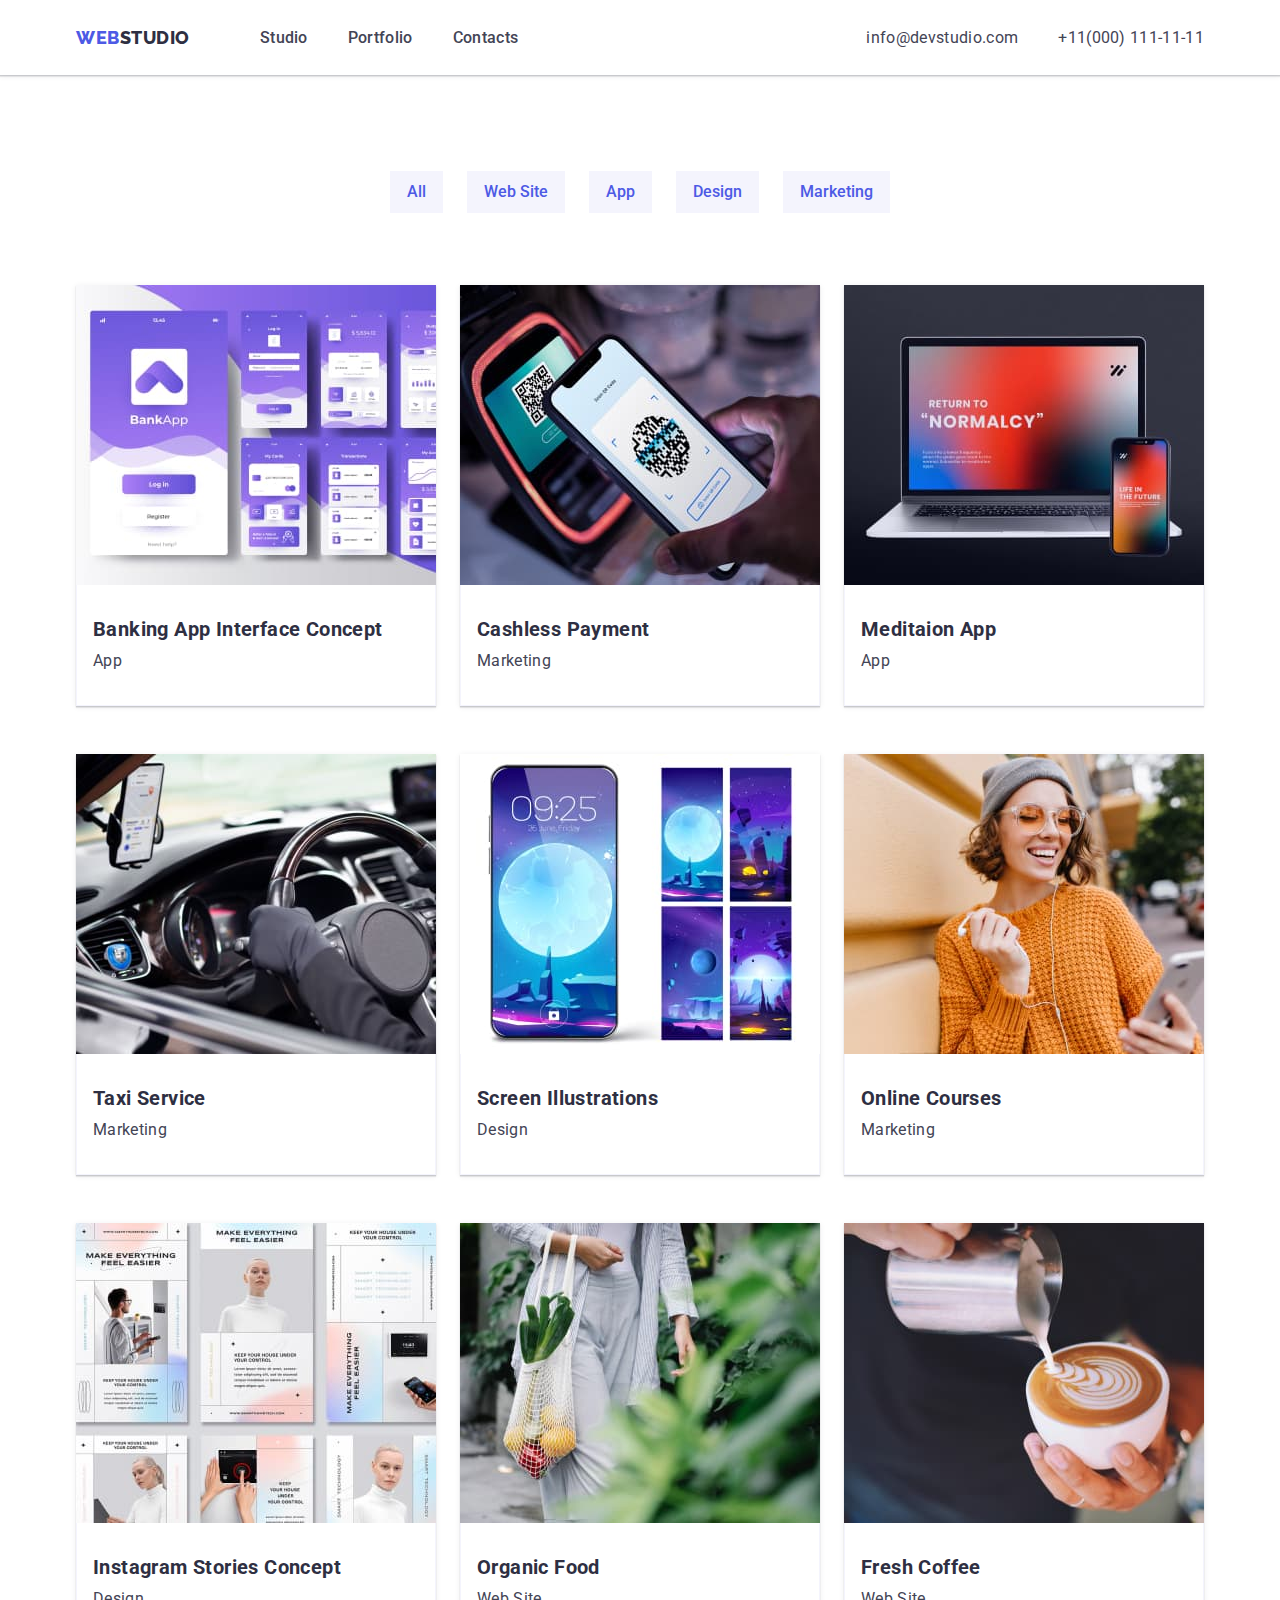
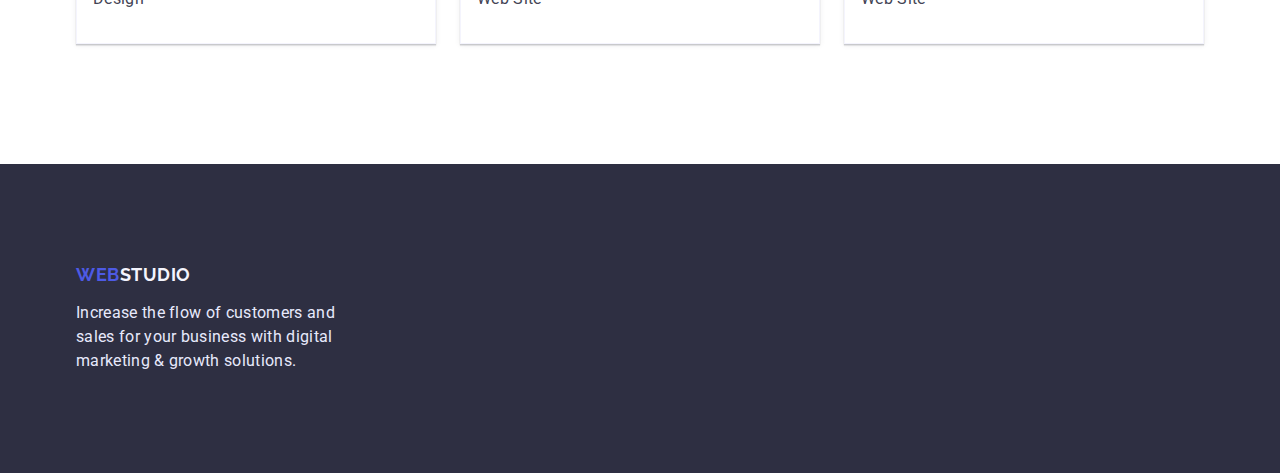
==== portfolio.html @ 9fc3ae06 "start hw #4" ====
<!DOCTYPE html>
<html lang="en">
  <head>
    <meta charset="UTF-8" />
    <meta http-equiv="X-UA-Compatible" content="IE=edge" />
    <meta name="viewport" content="width=device-width, initial-scale=1.0" />
    <link rel="preconnect" href="https://fonts.googleapis.com" />
    <link rel="preconnect" href="https://fonts.gstatic.com" crossorigin />
    <link
      href="https://fonts.googleapis.com/css2?family=Raleway:wght@800&family=Roboto:wght@400;500;700;900&display=swap"
      rel="stylesheet"
    />
    <link
      rel="stylesheet"
      href="https://cdn.jsdelivr.net/npm/modern-normalize@1.1.0/modern-normalize.min.css"
    />
    <link rel="stylesheet" href="./css/styles.css" />
    <title>Портфоліо</title>
  </head>
  <body>
    <header class="page-header">
      <div class="container page_header_container">
        <a href="./index.html" class="logo link"
          ><span class="logo__accent">Web</span>Studio</a
        >
        <nav>
          <ul class="page_nav list">
            <li class="menu_item link">
              <a class="menu__link link" href="./index.html">Studio</a>
            </li>
            <li class="menu_item link">
              <a class="menu__link link" href="./portfolio.html">Portfolio</a>
            </li>
            <li class="menu_item link">
              <a class="menu__link link" href="">Contacts</a>
            </li>
          </ul>
        </nav>
        <ul class="contacts list page_nav">
          <li class="mail">
            <a
              class="contacts-links__link link"
              href="mailto:info@devstudio.com"
              >info@devstudio.com</a
            >
          </li>
          <li>
            <a class="contacts-links__link link" href="tel:+11(000)111-11-11"
              >+11(000) 111-11-11</a
            >
          </li>
        </ul>
      </div>
    </header>
    <main>
      <section class="portfolio portfolio_section">
        <div class="container">
          <h1 class="visually-hidden">Filtr</h1>
          <ul class="filtr_portfolio">
            <li class="list">
              <button type="button" class="button">All</button>
            </li>
            <li class="list">
              <button type="button" class="button">Web Site</button>
            </li>
            <li class="list">
              <button type="button" class="button">App</button>
            </li>
            <li class="list">
              <button type="button" class="button">Design</button>
            </li>
            <li class="list">
              <button type="button" class="button">Marketing</button>
            </li>
          </ul>
          <h2 class="visually-hidden">Elements</h2>
          <ul class="list elements">
            <li>
              <a class="title link portfolio_link" href="">
                <img
                  src="./images/8.jpg"
                  alt="Banking App Interface Concept"
                  width="360"
                />

                <div class="portfolio_dscr">
                  <h3 class="subtitle">Banking App Interface Concept</h3>
                  <p class="description">App</p>
                </div>
              </a>
            </li>
            <li>
              <a class="porfolio_title link portfolio_link" href="">
                <img src="./images/9.jpg" alt="Cashless Payment" width="360" />

                <div class="portfolio_dscr">
                  <h3 class="subtitle">Cashless Payment</h3>
                  <p class="description">Marketing</p>
                </div>
              </a>
            </li>
            <li>
              <a class="porfolio_title link portfolio_link" href="">
                <img src="./images/10.jpg" alt="Meditaion App" width="360" />

                <div class="portfolio_dscr">
                  <h3 class="subtitle">Meditaion App</h3>
                  <p class="description">App</p>
                </div>
              </a>
            </li>
            <li>
              <a class="porfolio_title link portfolio_link" href="">
                <img src="./images/11.jpg" alt="Taxi Service" width="360" />

                <div class="portfolio_dscr">
                  <h3 class="subtitle">Taxi Service</h3>
                  <p class="description">Marketing</p>
                </div>
              </a>
            </li>
            <li>
              <a class="porfolio_title link portfolio_link" href="">
                <img
                  src="./images/12.jpg"
                  alt="Screen Illustrations"
                  width="360"
                />

                <div class="portfolio_dscr">
                  <h3 class="subtitle">Screen Illustrations</h3>
                  <p class="description">Design</p>
                </div>
              </a>
            </li>
            <li>
              <a class="porfolio_title link portfolio_link" href="">
                <img src="./images/13.jpg" alt="Online Courses" width="360" />

                <div class="portfolio_dscr">
                  <h3 class="subtitle">Online Courses</h3>
                  <p class="description">Marketing</p>
                </div>
              </a>
            </li>
            <li>
              <a class="porfolio_title link portfolio_link" href="">
                <img
                  src="./images/14.jpg"
                  alt="Instagram Stories Concept"
                  width="360"
                />

                <div class="portfolio_dscr">
                  <h3 class="subtitle">Instagram Stories Concept</h3>
                  <p class="description">Design</p>
                </div>
              </a>
            </li>
            <li>
              <a class="porfolio_title link portfolio_link" href="">
                <img src="./images/15.jpg" alt="Organic Food" width="360" />
                <div class="portfolio_dscr">
                  <h3 class="subtitle">Organic Food</h3>
                  <p class="description">Web Site</p>
                </div>
              </a>
            </li>
            <li>
              <a class="porfolio_title link portfolio_link" href="">
                <img src="./images/16.jpg" alt="Fresh Coffee" width="360" />
                <div class="portfolio_dscr">
                  <h3 class="subtitle">Fresh Coffee</h3>
                  <p class="description">Web Site</p>
                </div>
              </a>
            </li>
          </ul>
        </div>
      </section>
    </main>
    <footer class="footer section_footer">
      <div class="container">
        <a href="./index.html" class="logo_footer link"
          ><span class="logo__accent__footer">Web</span>Studio</a
        >
        <p class="description_footer">
          Increase the flow of customers and sales for your business with
          digital marketing & growth solutions.
        </p>
      </div>
    </footer>
  </body>
</html>
---- css/styles.css ----
:root {
  --page_header_bgr: #ffffff;
  --body_color: #2e2f42;
  --body_bgr: #ffffff;
  --logo_head_color: #2e2f42;
  --logo__accent: #4d5ae5;
  --menu_item_color: #2e2f42;
  --contacts-links__link_color: #434455;
  --hero_bgr_color: #2e2f42;
  --hero__heading__color: #ffffff;
  --hero__button_color: #ffffff;
  --hero__button_bgr: #4d5ae5;
  --title_color: #2e2f42;
  --team_bgr: #f4f4fd;
  --team_dscr: #ffffff;
  --description_color: #434455;
  --logo_footer_color: #f4f4fd;
  --menu__link_color: #434455;
  --footer_bgr: #2e2f42;
  --portfolio_bgr: #ffffff;
  --button_potrfolio_color: #4d5ae5;
  --button_portfolio_bgr: #f4f4fd;
  --description_footer_color: #e7e9fc;
}
h1,
h2,
h3,
p {
  margin-top: 0;
  margin-bottom: 0;
}
ul {
  margin-top: 0;
  margin-bottom: 0;
  padding-left: 0;
}
img {
  display: block;
}
.list {
  list-style: none;
}
.link {
  text-decoration: none;
}
body {
  font-family: "Roboto", sans-serif;
  color: var(--body_color);
  background-color: var(--body_bgr);
}
.container {
  width: 1158px;
  margin-left: auto;
  margin-right: auto;
  padding-left: 15px;
  padding-right: 15px;
}
.section {
  padding-top: 120px;
  padding-bottom: 120px;
}
/* -----<Header------- */
.page_header_container {
  display: flex;
  align-items: center;
  padding-top: 24px;
  padding-bottom: 24px;
}
.page_nav {
  display: flex;
  align-items: center;
}

.page-header {
  background-color: var(--page_header_bgr);
  box-shadow: 0px 2px 1px rgba(46, 47, 66, 0.08),
    0px 1px 1px rgba(46, 47, 66, 0.16), 0px 1px 6px rgba(46, 47, 66, 0.08);
}
/* ---Logo--- */
.logo {
  font-family: "Raleway", sans-serif;
  font-weight: 800;
  font-size: 18px;
  line-height: 1.5;
  letter-spacing: 0.03em;
  text-transform: uppercase;
  color: var(--logo_head_color);
  margin-right: 70px;
}
.logo__accent {
  color: var(--logo__accent);
}
.menu_item {
  font-weight: 500;
  font-size: 16px;
  line-height: 1.5;
  letter-spacing: 0.02em;
  color: var(--menu_item_color);
}
.menu_item:not(:last-child) {
  margin-right: 40px;
}
.menu__link {
  font-weight: 500;
  font-size: 16px;
  line-height: 1.5;
  letter-spacing: 0.02em;
  color: var(--menu__link_color);
}
.menu__link:hover,
.menu__link:focus {
  color: #4d5ae5;
}
/* -------CONTAKTS---------- */
.contacts {
  margin-left: auto;
}
.mail {
  margin-right: 40px;
}
.contacts-links__link {
  font-weight: 400;
  font-size: 16px;
  line-height: 1.5;
  letter-spacing: 0.02em;
  color: var(--contacts-links__link_color);
  /* color: #434455; */
}
.contacts-links__link:hover,
.contacts-links__link:focus {
  color: #4d5ae5;
}

/* ----HERO----- */
.hero {
  background-color: var(--hero_bgr_color);
  padding-top: 192px;
  padding-bottom: 192px;
  text-align: center;
}
.hero__heading {
  font-weight: 700;
  font-size: 56px;
  line-height: 1.07;
  letter-spacing: 0.02em;
  color: var(--hero__heading__color);
  width: 496px;
  margin: 0 auto 48px auto;
}

.hero__button {
  font-family: "Roboto", sans-serif;
  font-weight: 500;
  font-size: 16px;
  line-height: 1.19;
  letter-spacing: 0.04em;
  cursor: pointer;
  background-color: var(--hero__button_bgr);
  box-shadow: 0px 4px 4px rgba(0, 0, 0, 0.15);
  color: var(--hero__button_color);
  border-radius: 4px;
  border-color: transparent;
  padding-top: 16px;
  padding-bottom: 16px;
  padding-left: 32px;
  padding-right: 32px;
}
.hero__button:active {
  color: #ffffff;
  background-color: #404bbf;
  box-shadow: 0px 4px 4px rgba(0, 0, 0, 0.15);
}
.hero__button:hover,
.hero__button:focus {
  background-color: #4d5ae5;
  box-shadow: 0px 1px 6px rgba(46, 47, 66, 0.08),
    0px 1px 1px rgba(46, 47, 66, 0.16), 0px 2px 1px rgba(46, 47, 66, 0.08);
}

/* --ADVANTAGE-- */
.visually-hidden {
  position: absolute;
  white-space: nowrap;
  width: 1px;
  height: 1px;
  overflow: hidden;
  border: 0;
  padding: 0;
  clip: rect(0 0 0 0);
  clip-path: inset(50%);
  margin: -1px;
}
.adv_dscr {
  display: flex;
  align-items: center;
  gap: 24px;
}
.adv_gap {
 flex-basis: calc((100% - 72px) / 4);
}
.advantage_section {
  padding-top: 120px;
}
.team {
  background-color: var(--team_bgr);
}
.team_dscr {
  background-color: var(--team_dscr);
  box-shadow: 0px 1px 6px rgba(46, 47, 66, 0.08),
    0px 1px 1px rgba(46, 47, 66, 0.16), 0px 2px 1px rgba(46, 47, 66, 0.08);
}
.subtitle {
  font-weight: 700;
  font-size: 20px;
  line-height: 1.2;
  letter-spacing: 0.02em;
  color: var(--title_color);
}
.description {
  font-weight: 400;
  font-size: 16px;
  line-height: 1.5;
  letter-spacing: 0.02em;
  color: var(--description_color);
  margin-top: 8px;
}
/* ------WHAT ARE WE DOING------- */
.what_section {
  display: flex;
  justify-content: space-between;
}
.what_title {
  margin-bottom: 72px;
}
.team_section {
  display: flex;
  justify-content: space-between;
}
.team_title {
  margin-bottom: 72px;
}
.title {
  font-weight: 700;
  font-size: 36px;
  line-height: 1.11;
  letter-spacing: 0.02em;
  text-transform: capitalize;
  color: var(--title_color);
  text-align: center;
}
.subtitle_dscr {
  text-align: center;
  padding-top: 32px;
  padding-bottom: 32px;
}

/* ----FOOTER--- */
.logo_footer {
  font-family: "Raleway", sans-serif;
  font-weight: 700;
  font-size: 18px;
  line-height: 1.17;
  letter-spacing: 0.03em;
  text-transform: uppercase;
  color: var(--logo_footer_color);
}
.logo__accent__footer {
  color: #4d5ae5;
}
.footer {
  background-color: var(--footer_bgr);
}
.section_footer {
  padding-top: 100px;
  padding-bottom: 100px;
}
.description_footer {
  font-weight: 400;
  font-size: 16px;
  line-height: 1.5;
  letter-spacing: 0.02em;
  color: var(--description_footer_color);
  width: 264px;
  margin-top: 16px;
}

/* -----PORTFOLIO------ */

/* .portfolio {
  background-color: var(--portfolio_bgr);
} */

.button {
  font-family: "Roboto", sans-serif;
  font-weight: 500;
  font-size: 16px;
  line-height: 1.5;
  padding: 8px 16px;
  color: var(--button_potrfolio_color);
  background-color: var(--button_portfolio_bgr);
  border: 1px solid #e7e9fc;
  border-color: transparent;
  cursor: pointer;
}
.button:hover,
.hero__button:focus {
  color: #ffffff;
  background-color: #4d5ae5;
  box-shadow: 0px 3px 1px rgba(0, 0, 0, 0.1), 0px 2px 1px rgba(0, 0, 0, 0.08),
    0px 2px 2px rgba(0, 0, 0, 0.12);
}
.button:active {
  color: #ffffff;
  background-color: #4d5ae5;
  box-shadow: 0px 3px 1px rgba(0, 0, 0, 0.1), 0px 2px 1px rgba(0, 0, 0, 0.08),
    0px 2px 2px rgba(0, 0, 0, 0.12);
}
.portfolio_section {
  padding-top: 96px;
  padding-bottom: 120px;
}
.filtr_portfolio {
  display: flex;
  align-items: center;
  justify-content: center;
  column-gap: 24px;
}
.elements {
  display: flex;
  flex-wrap: wrap;
  column-gap: 24px;
  row-gap: 48px;
  margin-top: 72px;
}
.porfolio_title {
  font-weight: 700;
  font-size: 36px;
  line-height: 1.11;
  letter-spacing: 0.02em;
  text-transform: capitalize;
  color: var(--title_color);
}
.portfolio_dscr {
  text-align: start;
  padding-top: 32px;
  padding-bottom: 32px;
  padding-left: 16px;
  border: 0.5px solid #f4f4fd;
  border-top: none;
}
.portfolio_link {
  display: block;
  box-shadow: 0px 1px 6px rgba(46, 47, 66, 0.08),
    0px 1px 1px rgba(46, 47, 66, 0.16), 0px 2px 1px rgba(46, 47, 66, 0.08);
}
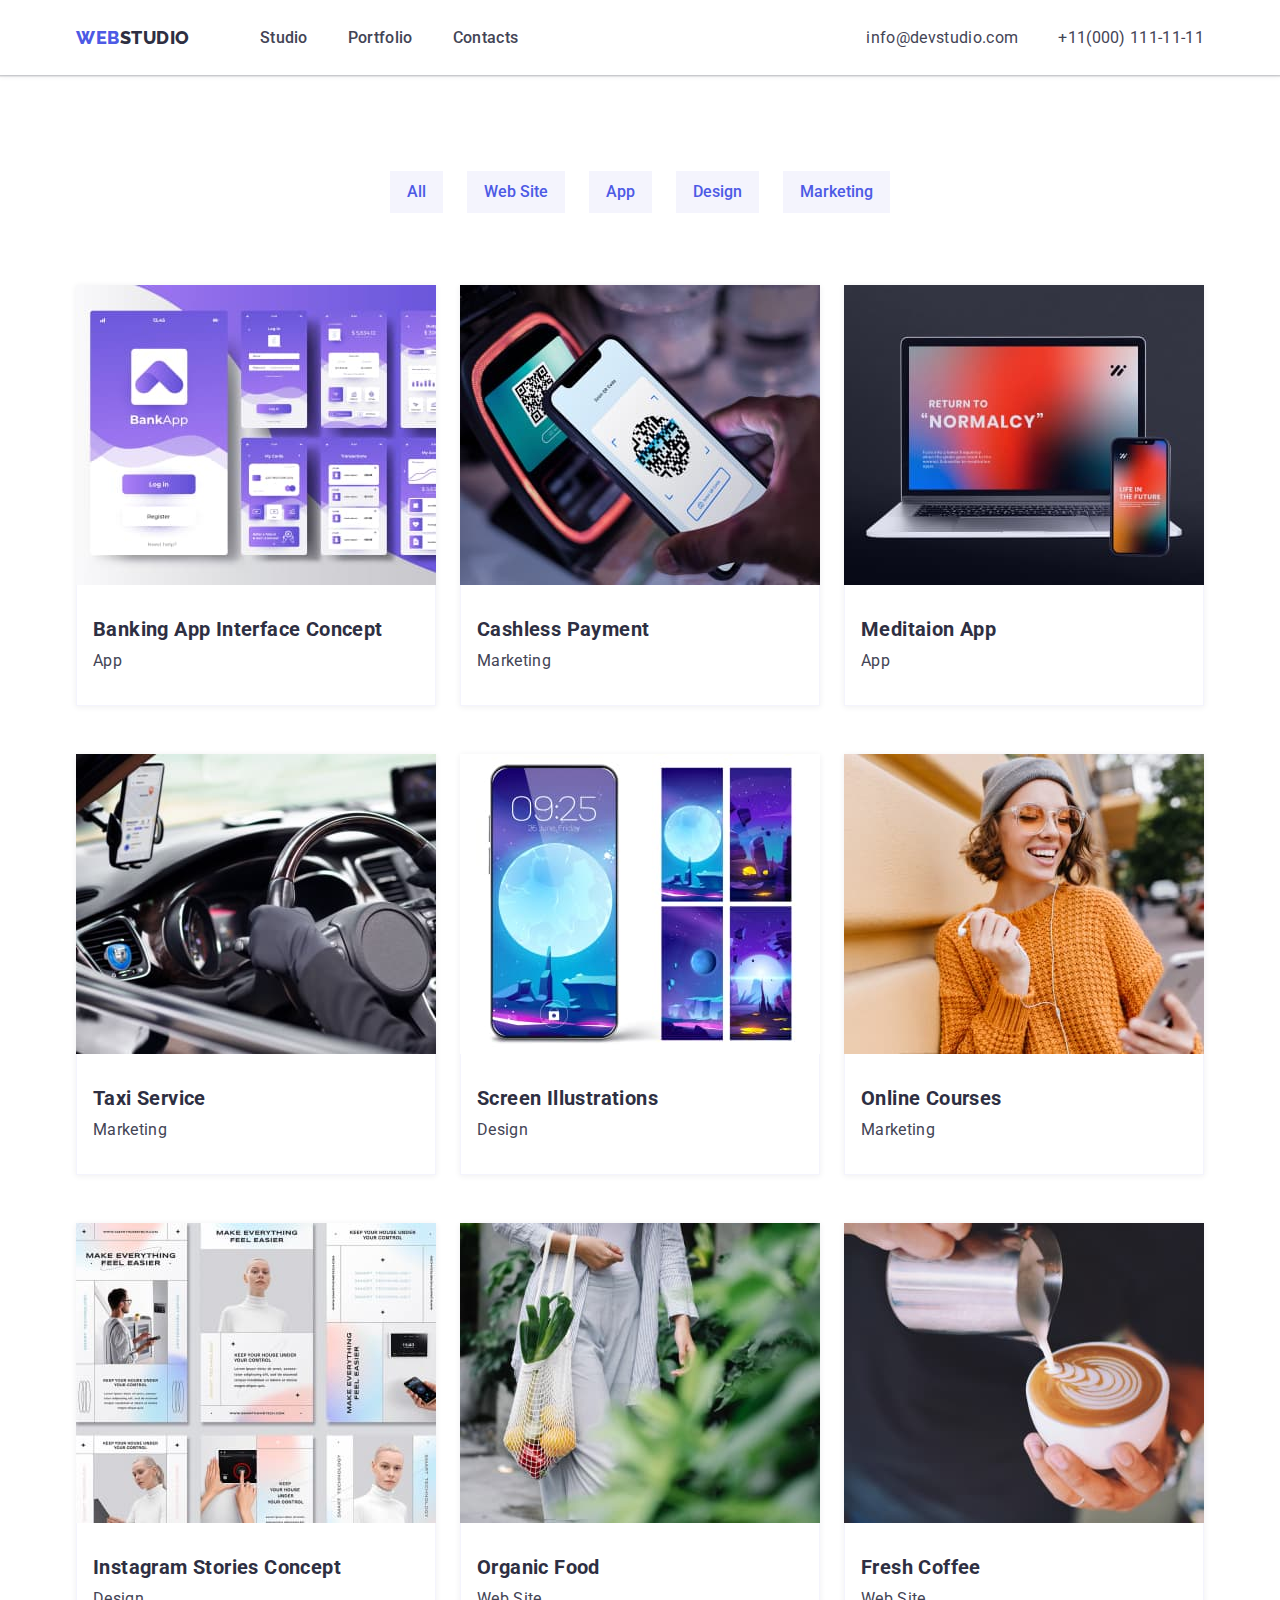
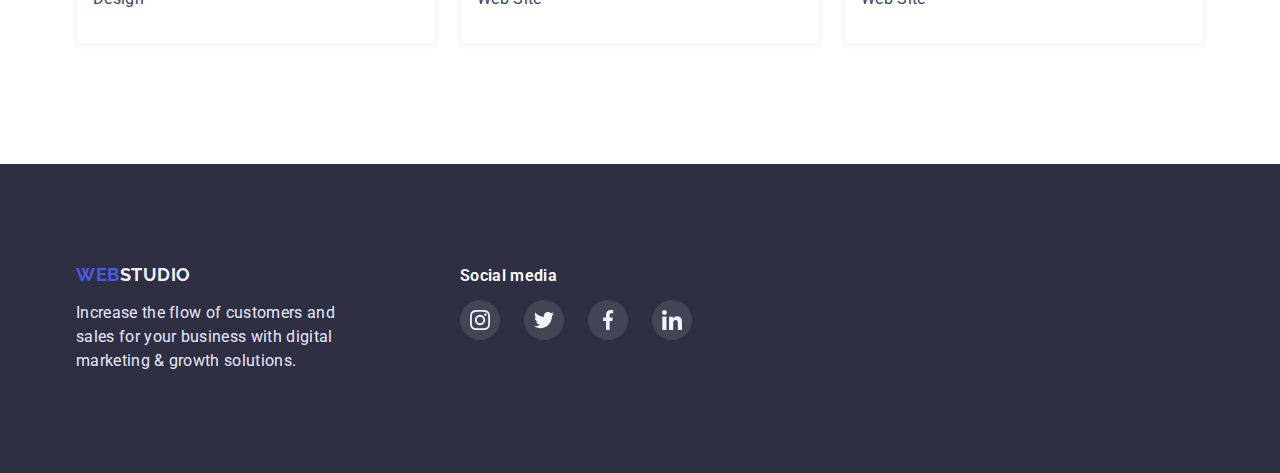
==== commit 3521d007: "1st variant" ====
--- a/portfolio.html
+++ b/portfolio.html
@@ -180,15 +180,53 @@
       </section>
     </main>
     <footer class="footer section_footer">
-      <div class="container">
-        <a href="./index.html" class="logo_footer link"
-          ><span class="logo__accent__footer">Web</span>Studio</a
-        >
-        <p class="description_footer">
-          Increase the flow of customers and sales for your business with
-          digital marketing & growth solutions.
-        </p>
-      </div>
+      <section>
+        <div class="footer_for container">
+          <div>
+            <a href="./index.html" class="logo_footer link"
+              ><span class="logo__accent__footer">Web</span>Studio</a
+            >
+            <p class="description_footer">
+              Increase the flow of customers and sales for your business with
+              digital marketing & growth solutions.
+            </p>
+          </div>
+
+          <div class="social_media">
+            <h2 class="title_social">Social media</h2>
+            <ul class="social_list list">
+              <li class="social_list_item">
+                <a href="" class="footer_social_link">
+                  <svg class="social_link_icon" width="20" height="20">
+                    <use href="./images/sprite.svg#icon-insta"></use>
+                  </svg>
+                </a>
+              </li>
+              <li class="social_list_item">
+                <a href="" class="footer_social_link">
+                  <svg class="social_link_icon" width="20" height="20">
+                    <use href="./images/sprite.svg#icon-twiter"></use>
+                  </svg>
+                </a>
+              </li>
+              <li class="social_list_item">
+                <a href="" class="footer_social_link">
+                  <svg class="social_link_icon" width="20" height="20">
+                    <use href="./images/sprite.svg#icon-facebook"></use>
+                  </svg>
+                </a>
+              </li>
+              <li class="social_list_item">
+                <a href="" class="footer_social_link">
+                  <svg class="social_link_icon" width="20" height="20">
+                    <use href="./images/sprite.svg#icon-linkedin"></use>
+                  </svg>
+                </a>
+              </li>
+            </ul>
+          </div>
+        </div>
+      </section>
     </footer>
   </body>
 </html>
--- a/css/styles.css
+++ b/css/styles.css
@@ -21,6 +21,7 @@
   --button_potrfolio_color: #4d5ae5;
   --button_portfolio_bgr: #f4f4fd;
   --description_footer_color: #e7e9fc;
+  --title_color_footer: #ffffff;
 }
 h1,
 h2,
@@ -137,6 +138,12 @@
   padding-top: 192px;
   padding-bottom: 192px;
   text-align: center;
+  background-image: linear-gradient(
+      rgba(46, 47, 66, 0.7),
+      rgba(46, 47, 66, 0.7)
+    ),
+    url(../images/bg-hero.jpg);
+  background-size: cover;
 }
 .hero__heading {
   font-weight: 700;
@@ -196,11 +203,36 @@
   gap: 24px;
 }
 .adv_gap {
- flex-basis: calc((100% - 72px) / 4);
-}
-.advantage_section {
+  flex-basis: calc((100% - 72px) / 4);
+}
+/* .advantage_section {
   padding-top: 120px;
-}
+} */
+.adventage_icon {
+  display: flex;
+  /* align-items: center; */
+  justify-content: space-between;
+  margin-top: 120px;
+  margin-bottom: 8px;
+}
+.adv_border_icon {
+  /* display: flex; */
+  /* justify-content: center; */
+  /* align-items: center; */
+  /* margin-top: 12px; */
+  background-color: #f4f4fd;
+  width: 264px;
+  height: 112px;
+  border: 1px solid #8e8f99;
+  border-radius: 4px;
+}
+
+.icon_adv {
+  display: flex;
+  align-items: center;
+  justify-content: center;
+}
+/* ---------Our Team------- */
 .team {
   background-color: var(--team_bgr);
 }
@@ -252,6 +284,76 @@
   text-align: center;
   padding-top: 32px;
   padding-bottom: 32px;
+}
+
+/* ------------OUR TEAM ---------------*/
+.social_list {
+  display: flex;
+  align-items: center;
+  justify-content: center;
+}
+
+.social_link_list {
+  display: flex;
+  justify-content: center;
+  align-items: center;
+  margin-top: 12px;
+  background-color: #4d5ae5;
+  width: 40px;
+  height: 40px;
+  border-radius: 50%;
+}
+.social_link_list:hover,
+.social_link_list:focus {
+  background-color: #31d0aa;
+}
+.social_list_item:not(:last-child) {
+  margin-right: 24px;
+}
+.social_link_icon {
+  fill: #f4f4fd;
+}
+.social_link_icon:hover,
+.social_link_icon:focus {
+  fill: #4d5ae5;
+}
+
+/* ---------CUSTOMERS----------- */
+.customers_icon {
+  display: flex;
+  align-items: center;
+  justify-content: space-between;
+  margin-top: 72px;
+  gap: 24px;
+  fill: currentColor;
+}
+.customers_border {
+  display: flex;
+  justify-content: center;
+  align-items: center;
+  margin-top: 12px;
+  width: 168px;
+  height: 88px;
+  color: #8e8f99;
+  border: 1px solid #8e8f99;
+  border-radius: 4px;
+}
+.cust_fill {
+  fill: currentColor;
+}
+.cust_logo {
+  color: #8e8f99;
+}
+.cust_logo:hover,
+.cust_logo:focus {
+  color: #4d5ae5;
+}
+
+.customers_border:hover,
+.customers_border:focus {
+  color: #4d5ae5;
+  border: 1px solid #4d5ae5;
+  border-radius: 4px;
 }
 
 /* ----FOOTER--- */
@@ -283,6 +385,35 @@
   width: 264px;
   margin-top: 16px;
 }
+.title_social {
+  font-weight: 600;
+  font-size: 16px;
+  line-height: 24px;
+  letter-spacing: 0.02em;
+  color: var(--title_color_footer);
+  /* text-align: center; */
+}
+.social_media {
+  margin-left: 120px;
+}
+.footer_for {
+  display: flex;
+  align-items: baseline;
+}
+.footer_social_link {
+  display: flex;
+  justify-content: center;
+  align-items: center;
+  margin-top: 12px;
+  width: 40px;
+  height: 40px;
+  border-radius: 50%;
+  background-color: rgba(255, 255, 255, 0.1);
+}
+.footer_social_link:hover,
+.footer_social_link:focus {
+  background-color: #31d0aa;
+}
 
 /* -----PORTFOLIO------ */
 
@@ -350,6 +481,11 @@
 }
 .portfolio_link {
   display: block;
+  box-shadow: 0px 1px 6px rgba(46, 47, 66, 0.08);
+}
+
+.portfolio_link:hover,
+.portfolio_link:focus {
   box-shadow: 0px 1px 6px rgba(46, 47, 66, 0.08),
     0px 1px 1px rgba(46, 47, 66, 0.16), 0px 2px 1px rgba(46, 47, 66, 0.08);
 }
